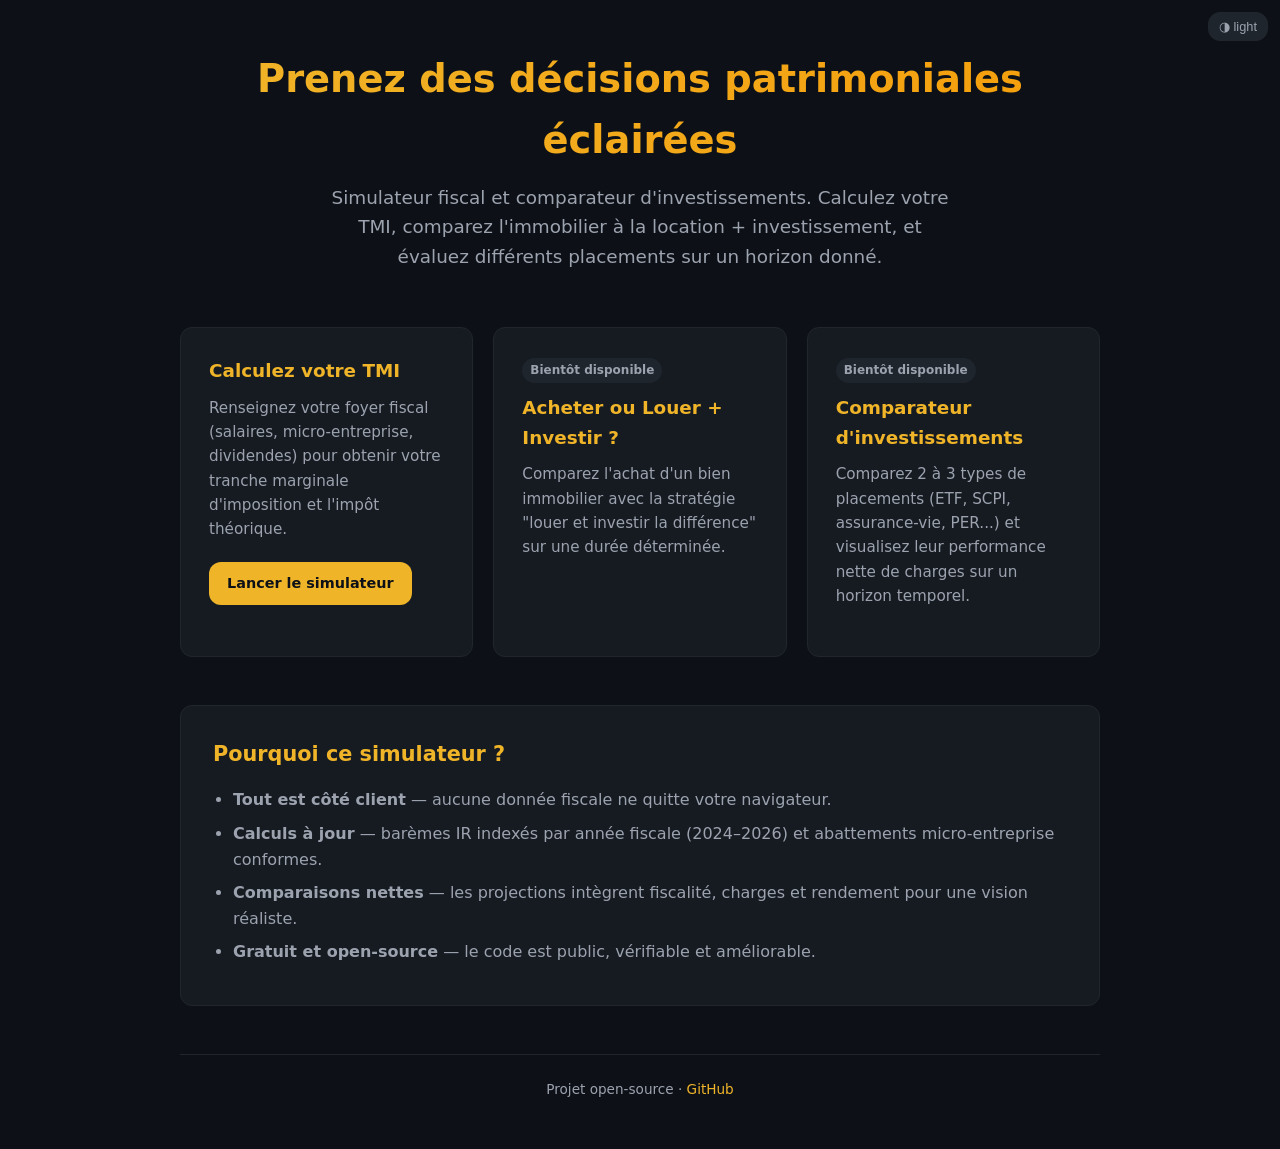
==== index.html @ 4e0127b2 "style: apply Roxabi design tokens (gold accent, dark/light toggle)" ====
<!DOCTYPE html>
<html lang="fr">
<head>
<meta charset="UTF-8">
<meta name="viewport" content="width=device-width, initial-scale=1.0">
<title>Roxabi Simulation — Simulateur fiscal & investissements</title>
<link rel="stylesheet" href="css/landing.css">
</head>
<body>
<button id="theme-toggle">◑ light</button>
<div class="container">

  <section class="hero">
    <h1>Prenez des décisions patrimoniales éclairées</h1>
    <p>Simulateur fiscal et comparateur d'investissements. Calculez votre TMI, comparez l'immobilier à la location + investissement, et évaluez différents placements sur un horizon donné.</p>
  </section>

  <section class="cards">
    <div class="card">
      <h3>Calculez votre TMI</h3>
      <p>Renseignez votre foyer fiscal (salaires, micro-entreprise, dividendes) pour obtenir votre tranche marginale d'imposition et l'impôt théorique.</p>
      <a class="cta" href="simulateur.html">Lancer le simulateur</a>
    </div>

    <div class="card">
      <span class="badge">Bientôt disponible</span>
      <h3>Acheter ou Louer + Investir ?</h3>
      <p>Comparez l'achat d'un bien immobilier avec la stratégie "louer et investir la différence" sur une durée déterminée.</p>
    </div>

    <div class="card">
      <span class="badge">Bientôt disponible</span>
      <h3>Comparateur d'investissements</h3>
      <p>Comparez 2 à 3 types de placements (ETF, SCPI, assurance-vie, PER...) et visualisez leur performance nette de charges sur un horizon temporel.</p>
    </div>
  </section>

  <section class="why">
    <h2>Pourquoi ce simulateur ?</h2>
    <ul>
      <li><strong>Tout est côté client</strong> — aucune donnée fiscale ne quitte votre navigateur.</li>
      <li><strong>Calculs à jour</strong> — barèmes IR indexés par année fiscale (2024–2026) et abattements micro-entreprise conformes.</li>
      <li><strong>Comparaisons nettes</strong> — les projections intègrent fiscalité, charges et rendement pour une vision réaliste.</li>
      <li><strong>Gratuit et open-source</strong> — le code est public, vérifiable et améliorable.</li>
    </ul>
  </section>

  <footer class="footer">
    Projet open-source · <a href="https://github.com/MickaelV0/roxabi-simulation" style="color:var(--accent); text-decoration:none;">GitHub</a>
  </footer>

</div>
<script src="js/theme.js"></script>
</body>
</html>
---- css/landing.css ----
:root {
  color-scheme: light dark;
  --bg:           #0d1117;
  --panel:        #13191f;
  --surface:      #161b22;
  --surface-2:    #1f252d;
  --surface-3:    #2a3038;
  --border:       #21262d;
  --border-bright:#30363d;
  --text:         #f0ede6;
  --text-muted:   #9ca3af;
  --text-dim:     #7a7468;
  --accent:       #f0b429;
  --accent-dim:   #78460d;
  --accent-glow:  rgba(240,180,41,0.2);
  --danger:       #f87171;
  --radius:       12px;
  --font:         ui-sans-serif, system-ui, -apple-system, Segoe UI, Roboto, Helvetica, Arial, sans-serif;
}

[data-theme="light"] {
  --bg:           #f8f7f4;
  --panel:        #f0ede8;
  --surface:      #ffffff;
  --surface-2:    #f0ede8;
  --surface-3:    #e8e5e0;
  --border:       #d6cfc8;
  --border-bright:#bfb8b0;
  --text:         #1c1917;
  --text-muted:   #57534e;
  --text-dim:     #78716c;
  --accent:       #d97706;
  --accent-dim:   #fef3c7;
  --accent-glow:  rgba(217,119,6,0.15);
  --danger:       #dc2626;
}

@media (prefers-color-scheme: light) {
  :root:not([data-theme="dark"]) {
    --bg:           #f8f7f4;
    --panel:        #f0ede8;
    --surface:      #ffffff;
    --surface-2:    #f0ede8;
    --surface-3:    #e8e5e0;
    --border:       #d6cfc8;
    --border-bright:#bfb8b0;
    --text:         #1c1917;
    --text-muted:   #57534e;
    --text-dim:     #78716c;
    --accent:       #d97706;
    --accent-dim:   #fef3c7;
    --accent-glow:  rgba(217,119,6,0.15);
    --danger:       #dc2626;
  }
}

* { box-sizing: border-box; }
body {
  margin: 0;
  background: var(--bg);
  color: var(--text);
  font-family: var(--font);
  line-height: 1.6;
}
.container { max-width: 960px; margin: 0 auto; padding: 48px 20px; }

/* Hero */
.hero {
  text-align: center;
  margin-bottom: 56px;
}
.hero h1 {
  font-size: 2.4rem;
  margin: 0 0 12px;
  background: linear-gradient(90deg, var(--accent), #f59e0b);
  -webkit-background-clip: text;
  -webkit-text-fill-color: transparent;
}
.hero p {
  color: var(--text-muted);
  font-size: 1.15rem;
  max-width: 620px;
  margin: 0 auto;
}

/* Cards */
.cards {
  display: grid;
  grid-template-columns: repeat(auto-fit, minmax(260px, 1fr));
  gap: 20px;
  margin-bottom: 48px;
}
.card {
  background: var(--surface);
  border: 1px solid var(--border);
  border-radius: var(--radius);
  padding: 28px;
  transition: transform .15s ease, border-color .2s ease;
}
.card:hover {
  transform: translateY(-3px);
  border-color: var(--accent);
}
.card h3 {
  margin: 0 0 10px;
  font-size: 1.15rem;
  color: var(--accent);
}
.card p {
  color: var(--text-muted);
  font-size: 0.95rem;
  margin: 0 0 20px;
}
.card .cta {
  display: inline-block;
  padding: 10px 18px;
  background: var(--accent);
  color: var(--bg);
  border-radius: var(--radius);
  font-weight: 700;
  font-size: 0.9rem;
  text-decoration: none;
}
.card .cta:hover { opacity: 0.92; }
.card .cta-secondary {
  background: transparent;
  color: var(--accent);
  border: 1px solid var(--accent);
}
.badge {
  display: inline-block;
  padding: 3px 8px;
  border-radius: 999px;
  background: var(--surface-2);
  color: var(--text-muted);
  font-size: 0.75rem;
  font-weight: 600;
  margin-bottom: 10px;
}

/* Why section */
.why {
  background: var(--surface);
  border: 1px solid var(--border);
  border-radius: var(--radius);
  padding: 32px;
  margin-bottom: 48px;
}
.why h2 {
  margin: 0 0 16px;
  font-size: 1.3rem;
  color: var(--accent);
}
.why ul {
  margin: 0;
  padding-left: 20px;
  color: var(--text-muted);
}
.why li { margin-bottom: 8px; }

/* Footer */
.footer {
  text-align: center;
  color: var(--text-muted);
  font-size: 0.85rem;
  padding-top: 24px;
  border-top: 1px solid var(--border);
}

/* Theme toggle */
#theme-toggle {
  position: fixed;
  top: 12px;
  right: 12px;
  z-index: 200;
  padding: 6px 10px;
  font-size: 0.8rem;
  background: var(--surface-2);
  border: 1px solid var(--border);
  color: var(--text-muted);
  border-radius: var(--radius);
  cursor: pointer;
}

@media (max-width: 560px) {
  .hero h1 { font-size: 1.8rem; }
}
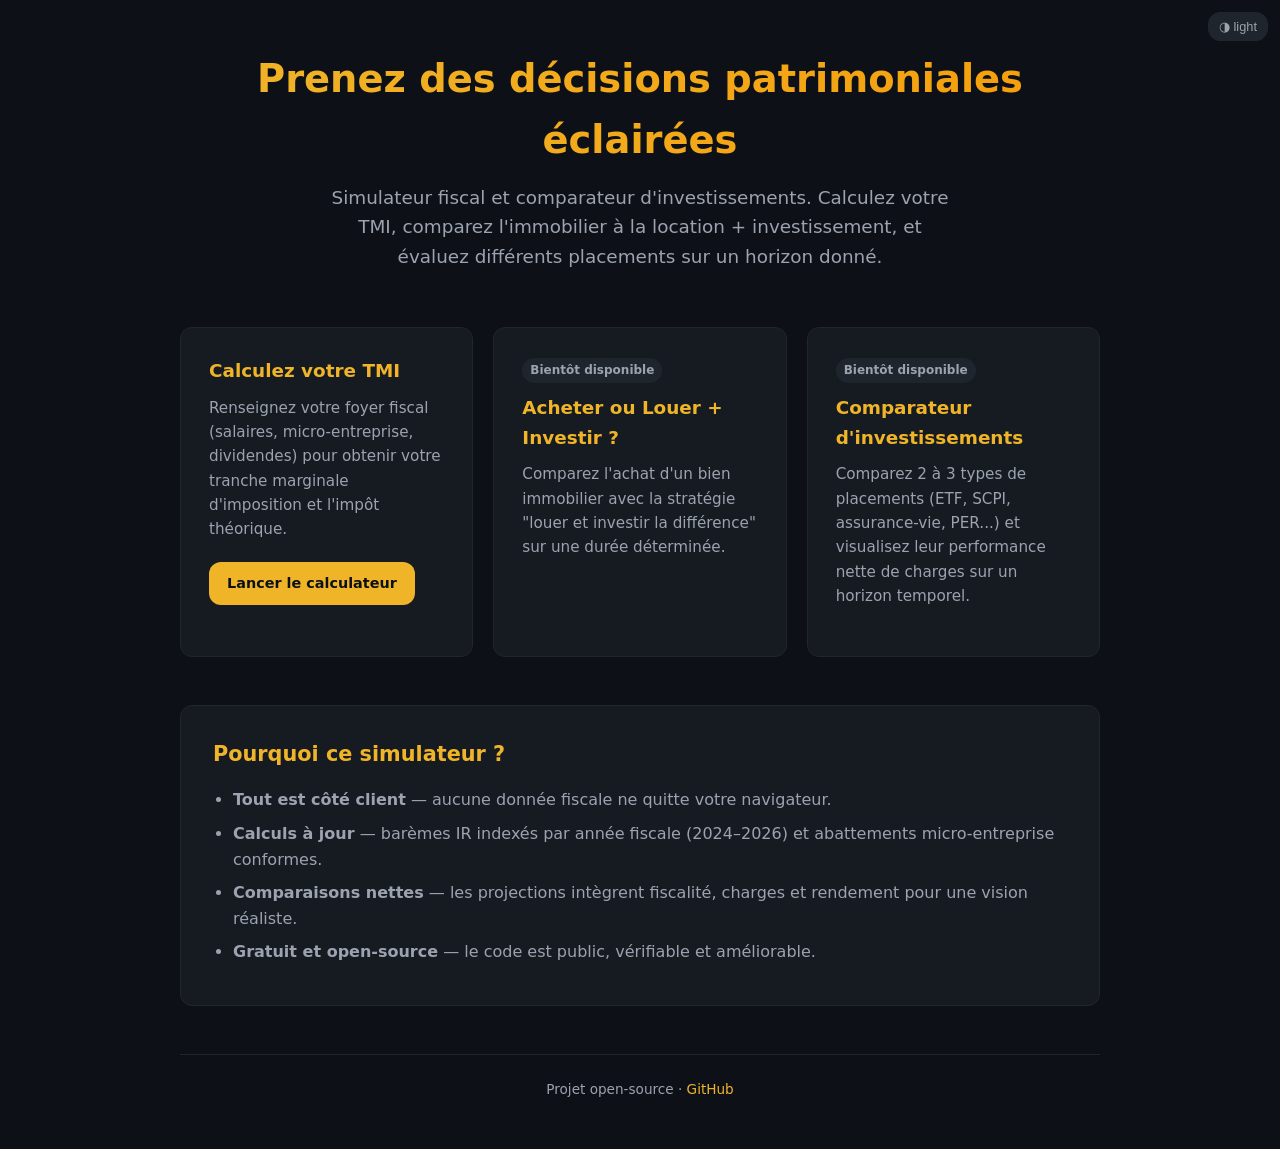
==== commit 33f8d41f: "fix: rename to calculateur d'impot + robust error handling + fallback data" ====
--- a/index.html
+++ b/index.html
@@ -19,7 +19,7 @@
     <div class="card">
       <h3>Calculez votre TMI</h3>
       <p>Renseignez votre foyer fiscal (salaires, micro-entreprise, dividendes) pour obtenir votre tranche marginale d'imposition et l'impôt théorique.</p>
-      <a class="cta" href="simulateur.html">Lancer le simulateur</a>
+      <a class="cta" href="simulateur.html">Lancer le calculateur</a>
     </div>
 
     <div class="card">
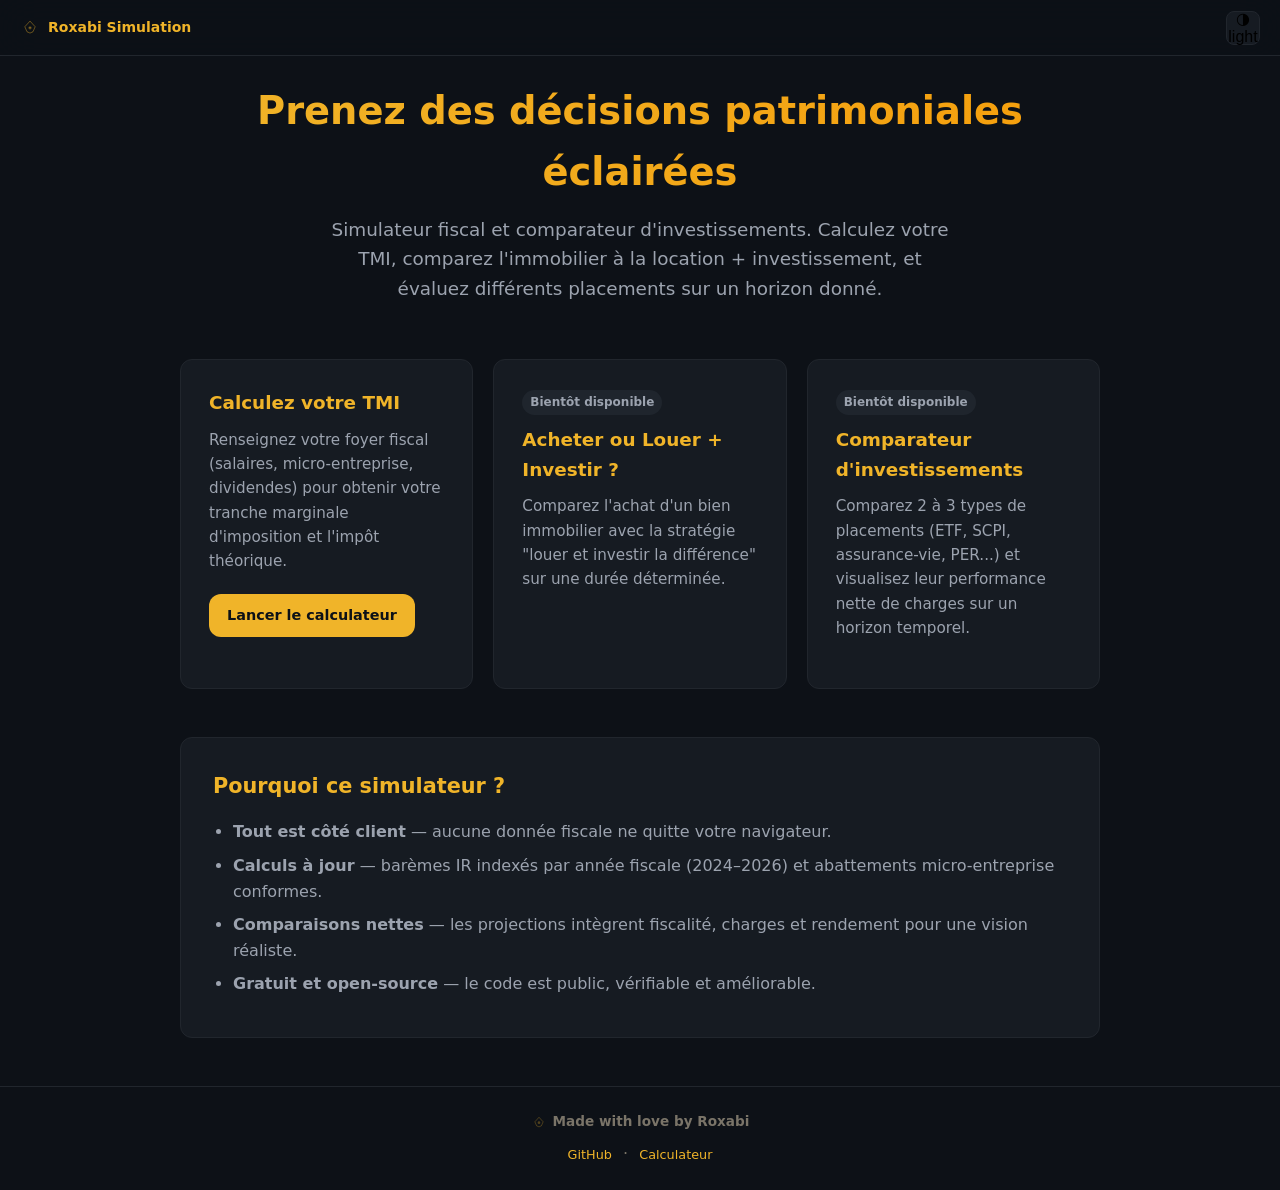
==== commit 77b32206: "feat(ui): add Roxabi topbar + sticky footer across both pages - Topbar: fixed nav with backdrop blur" ====
--- a/index.html
+++ b/index.html
@@ -7,7 +7,18 @@
 <link rel="stylesheet" href="css/landing.css">
 </head>
 <body>
-<button id="theme-toggle">◑ light</button>
+<nav class="topbar">
+  <a class="topbar-logo" href="index.html">
+    <svg width="20" height="20" viewBox="0 0 240 170" xmlns="http://www.w3.org/2000/svg" aria-hidden="true">
+      <polygon points="120,14 182,82 156,142 120,158 84,142 58,82" fill="none" stroke="currentColor" stroke-width="8" stroke-opacity="0.6"/>
+      <circle cx="120" cy="95" r="20" fill="currentColor" opacity="0.3"/>
+      <circle cx="120" cy="95" r="6" fill="currentColor"/>
+    </svg>
+    Roxabi Simulation
+  </a>
+  <button id="theme-toggle" aria-label="Toggle light/dark theme" title="Toggle light/dark">◑</button>
+</nav>
+
 <div class="container">
 
   <section class="hero">
@@ -45,11 +56,22 @@
     </ul>
   </section>
 
-  <footer class="footer">
-    Projet open-source · <a href="https://github.com/MickaelV0/roxabi-simulation" style="color:var(--accent); text-decoration:none;">GitHub</a>
-  </footer>
+</div>
 
-</div>
+<footer class="site-footer">
+  <div class="footer-brand">
+    <svg width="16" height="14" viewBox="0 0 240 170" xmlns="http://www.w3.org/2000/svg" aria-hidden="true">
+      <polygon points="120,14 182,82 156,142 120,158 84,142 58,82" fill="none" stroke="currentColor" stroke-width="8" stroke-opacity="0.5"/>
+      <circle cx="120" cy="95" r="20" fill="currentColor" opacity="0.3"/>
+    </svg>
+    Made with love by Roxabi
+  </div>
+  <div class="footer-links">
+    <a href="https://github.com/MickaelV0/roxabi-simulation" target="_blank" rel="noopener">GitHub</a>
+    <span class="footer-sep">&#183;</span>
+    <a href="simulateur.html">Calculateur</a>
+  </div>
+</footer>
 <script src="js/theme.js"></script>
 </body>
 </html>
--- a/css/landing.css
+++ b/css/landing.css
@@ -55,14 +55,17 @@
 }
 
 * { box-sizing: border-box; }
+html, body { min-height: 100vh; }
 body {
   margin: 0;
   background: var(--bg);
   color: var(--text);
   font-family: var(--font);
   line-height: 1.6;
-}
-.container { max-width: 960px; margin: 0 auto; padding: 48px 20px; }
+  display: flex;
+  flex-direction: column;
+}
+.container { max-width: 960px; margin: 0 auto; padding: 80px 20px 0; width: 100%; flex: 1; }
 
 /* Hero */
 .hero {
@@ -167,20 +170,51 @@
   border-top: 1px solid var(--border);
 }
 
-/* Theme toggle */
+/* Topbar */
+.topbar {
+  position: fixed; top: 0; left: 0; right: 0; z-index: 200;
+  height: 56px;
+  background: rgba(13,17,23,0.92);
+  backdrop-filter: blur(20px);
+  border-bottom: 1px solid var(--border);
+  display: flex; align-items: center; padding: 0 20px; gap: 12px;
+}
+[data-theme="light"] .topbar { background: rgba(248,247,244,0.92); }
+.topbar-logo {
+  font-size: 0.875rem; font-weight: 700;
+  color: var(--accent); margin-right: auto; white-space: nowrap;
+  display: flex; align-items: center; gap: 8px;
+  text-decoration: none;
+}
+.topbar-logo:hover { opacity: 0.85; }
+.topbar-logo svg { color: var(--accent); }
 #theme-toggle {
-  position: fixed;
-  top: 12px;
-  right: 12px;
-  z-index: 200;
-  padding: 6px 10px;
-  font-size: 0.8rem;
-  background: var(--surface-2);
-  border: 1px solid var(--border);
-  color: var(--text-muted);
-  border-radius: var(--radius);
-  cursor: pointer;
-}
+  display: flex; align-items: center; justify-content: center;
+  width: 34px; height: 34px; border-radius: 8px; border: 1px solid var(--border);
+  background: var(--surface); cursor: pointer; font-size: 16px;
+  transition: all 0.2s; flex-shrink: 0;
+  padding: 0;
+  position: static;
+}
+#theme-toggle:hover { border-color: var(--accent); background: var(--accent-dim); }
+
+/* Footer */
+.site-footer {
+  border-top: 1px solid var(--border);
+  padding: 24px 20px;
+  text-align: center;
+  margin-top: auto;
+}
+.footer-brand {
+  font-size: 0.85rem; font-weight: 600;
+  color: var(--text-dim);
+  display: flex; align-items: center; justify-content: center; gap: 6px;
+}
+.footer-brand svg { color: var(--accent); }
+.footer-links { margin-top: 8px; }
+.footer-links a { color: var(--accent); text-decoration: none; font-size: 0.8rem; }
+.footer-links a:hover { text-decoration: underline; }
+.footer-sep { color: var(--text-dim); margin: 0 6px; }
 
 @media (max-width: 560px) {
   .hero h1 { font-size: 1.8rem; }
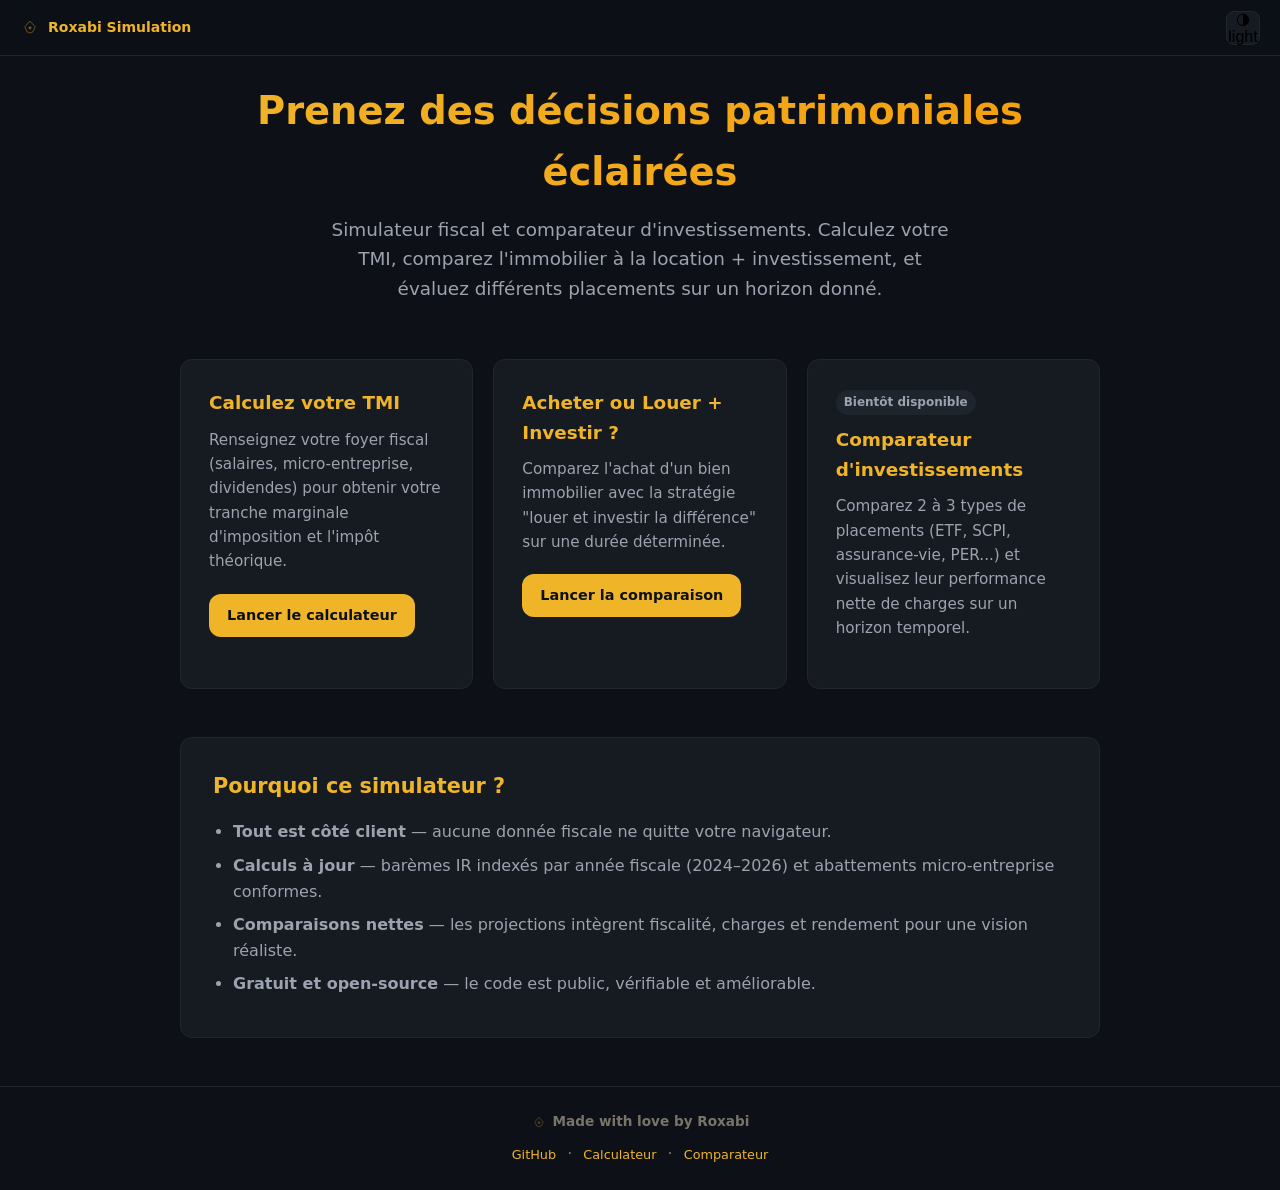
==== commit 366d5263: "feat(immo): comparateur acheter vs louer + investir - New page comparateur-immo.html with two-column" ====
--- a/index.html
+++ b/index.html
@@ -16,7 +16,7 @@
     </svg>
     Roxabi Simulation
   </a>
-  <button id="theme-toggle" aria-label="Toggle light/dark theme" title="Toggle light/dark">◑</button>
+  <button id="theme-toggle" aria-label="Changer le thème" title="Changer le thème">◑</button>
 </nav>
 
 <div class="container">
@@ -34,9 +34,9 @@
     </div>
 
     <div class="card">
-      <span class="badge">Bientôt disponible</span>
       <h3>Acheter ou Louer + Investir ?</h3>
       <p>Comparez l'achat d'un bien immobilier avec la stratégie "louer et investir la différence" sur une durée déterminée.</p>
+      <a class="cta" href="comparateur-immo.html">Lancer la comparaison</a>
     </div>
 
     <div class="card">
@@ -70,6 +70,8 @@
     <a href="https://github.com/MickaelV0/roxabi-simulation" target="_blank" rel="noopener">GitHub</a>
     <span class="footer-sep">&#183;</span>
     <a href="simulateur.html">Calculateur</a>
+    <span class="footer-sep">&#183;</span>
+    <a href="comparateur-immo.html">Comparateur</a>
   </div>
 </footer>
 <script src="js/theme.js"></script>
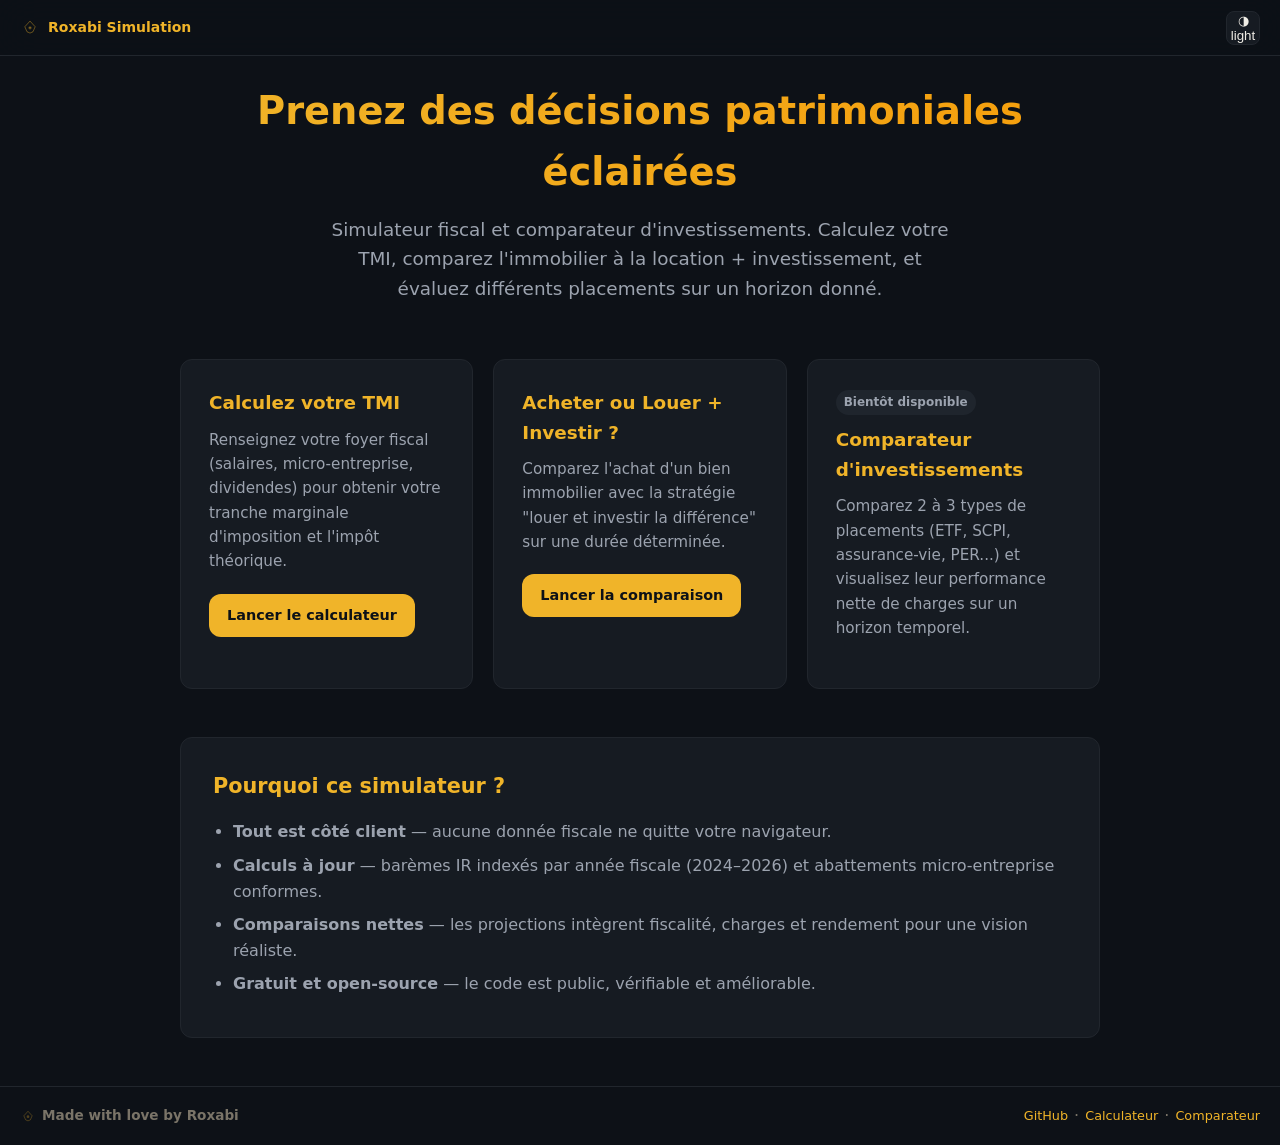
==== commit 550b9bd2: "fix(ui): replace emoji theme toggle with SVG icon + explicit color - Remove aria-label/title from th" ====
--- a/index.html
+++ b/index.html
@@ -16,7 +16,7 @@
     </svg>
     Roxabi Simulation
   </a>
-  <button id="theme-toggle" aria-label="Changer le thème" title="Changer le thème">◑</button>
+  <button id="theme-toggle"><svg xmlns="http://www.w3.org/2000/svg" width="18" height="18" viewBox="0 0 24 24" fill="none" stroke="currentColor" stroke-width="2" stroke-linecap="round" stroke-linejoin="round"><path d="M21 12.79A9 9 0 1 1 11.21 3 7 7 0 0 0 21 12.79z"/></svg></button>
 </nav>
 
 <div class="container">
--- a/css/landing.css
+++ b/css/landing.css
@@ -191,7 +191,7 @@
 #theme-toggle {
   display: flex; align-items: center; justify-content: center;
   width: 34px; height: 34px; border-radius: 8px; border: 1px solid var(--border);
-  background: var(--surface); cursor: pointer; font-size: 16px;
+  background: var(--surface); color: var(--text); cursor: pointer;
   transition: all 0.2s; flex-shrink: 0;
   padding: 0;
   position: static;
@@ -201,20 +201,24 @@
 /* Footer */
 .site-footer {
   border-top: 1px solid var(--border);
-  padding: 24px 20px;
-  text-align: center;
+  padding: 16px 20px;
   margin-top: auto;
+  display: flex;
+  align-items: center;
+  justify-content: space-between;
+  gap: 12px;
+  flex-wrap: wrap;
 }
 .footer-brand {
   font-size: 0.85rem; font-weight: 600;
   color: var(--text-dim);
-  display: flex; align-items: center; justify-content: center; gap: 6px;
+  display: flex; align-items: center; gap: 6px;
 }
 .footer-brand svg { color: var(--accent); }
-.footer-links { margin-top: 8px; }
+.footer-links { display: flex; align-items: center; gap: 6px; }
 .footer-links a { color: var(--accent); text-decoration: none; font-size: 0.8rem; }
 .footer-links a:hover { text-decoration: underline; }
-.footer-sep { color: var(--text-dim); margin: 0 6px; }
+.footer-sep { color: var(--text-dim); }
 
 @media (max-width: 560px) {
   .hero h1 { font-size: 1.8rem; }
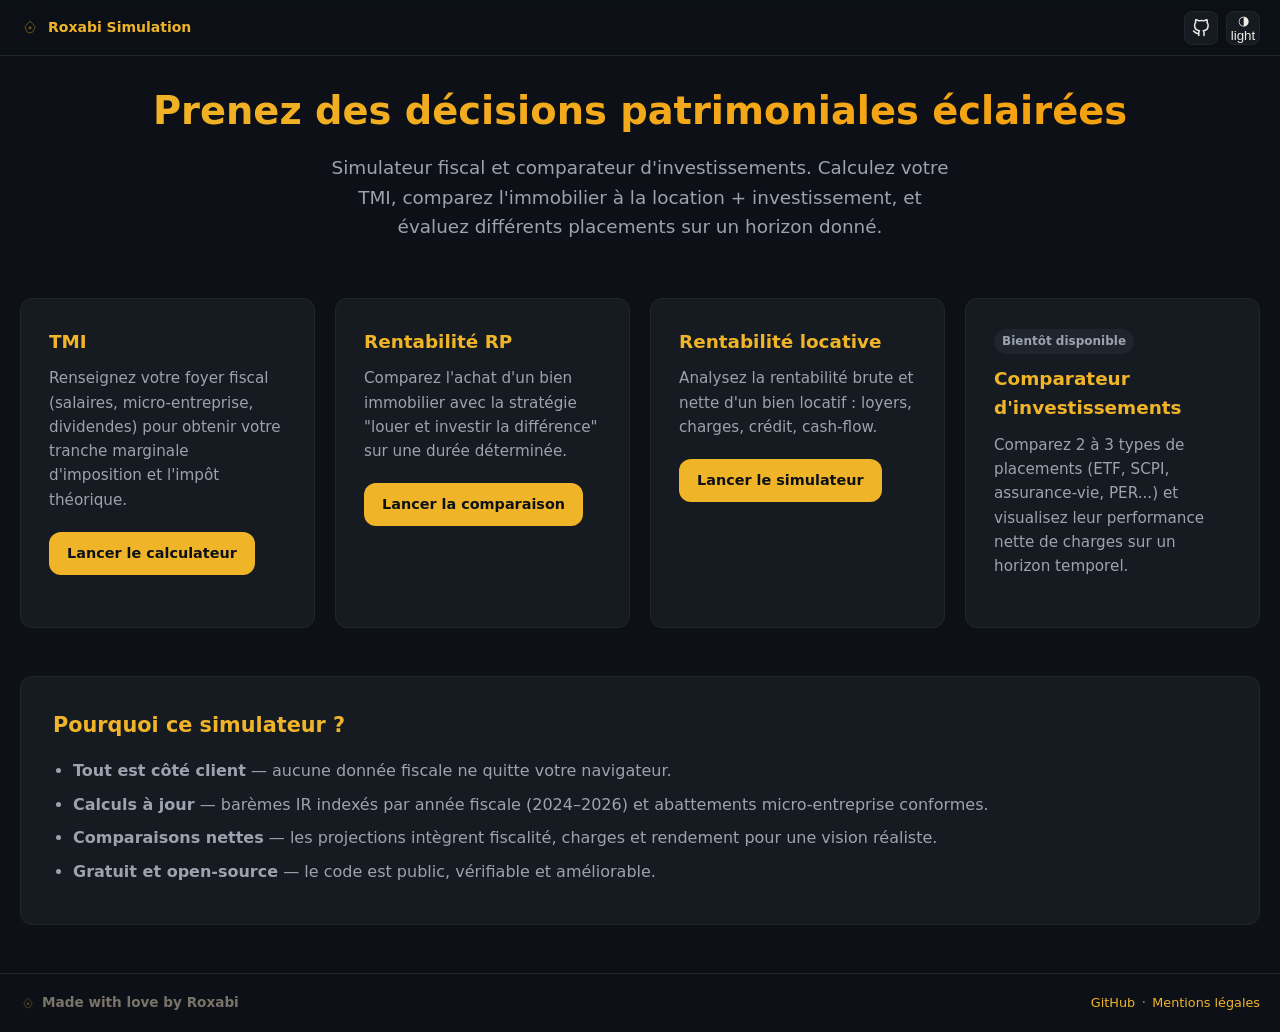
==== commit dbb5fa58: "chore(ui): topbar — add GitHub link icon next to theme toggle - New .topbar-actions wrapper groups G" ====
--- a/index.html
+++ b/index.html
@@ -16,7 +16,15 @@
     </svg>
     Roxabi Simulation
   </a>
-  <button id="theme-toggle"><svg xmlns="http://www.w3.org/2000/svg" width="18" height="18" viewBox="0 0 24 24" fill="none" stroke="currentColor" stroke-width="2" stroke-linecap="round" stroke-linejoin="round"><path d="M21 12.79A9 9 0 1 1 11.21 3 7 7 0 0 0 21 12.79z"/></svg></button>
+  <div class="topbar-actions">
+    <a class="topbar-github" href="https://github.com/MickaelV0/roxabi-simulation" target="_blank" rel="noopener" aria-label="GitHub">
+      <svg xmlns="http://www.w3.org/2000/svg" width="18" height="18" viewBox="0 0 24 24" fill="none" stroke="currentColor" stroke-width="2" stroke-linecap="round" stroke-linejoin="round"><path d="M9 19c-5 1.5-5-2.5-7-3m14 6v-3.87a3.37 3.37 0 0 0-.94-2.61c3.14-.35 6.44-1.53 6.44-7A5.44 5.44 0 0 0 20 4.77 5.07 5.07 0 0 0 19.91 1S18.73.65 16 2.48a13.38 13.38 0 0 0-7 0C6.27.65 5.09 1 5.09 1A5.07 5.07 0 0 0 5 4.77a5.44 5.44 0 0 0-1.5 3.78c0 5.42 3.3 6.61 6.44 7A3.37 3.37 0 0 0 9 18.13V22"/></svg>
+    </a>
+    <button id="theme-toggle">
+      <span class="icon-sun"><svg xmlns="http://www.w3.org/2000/svg" width="18" height="18" viewBox="0 0 24 24" fill="none" stroke="currentColor" stroke-width="2" stroke-linecap="round" stroke-linejoin="round"><circle cx="12" cy="12" r="5"/><path d="M12 1v2M12 21v2M4.22 4.22l1.42 1.42M18.36 18.36l1.42 1.42M1 12h2M21 12h2M4.22 19.78l1.42-1.42M18.36 5.64l1.42-1.42"/></svg></span>
+      <span class="icon-moon"><svg xmlns="http://www.w3.org/2000/svg" width="18" height="18" viewBox="0 0 24 24" fill="none" stroke="currentColor" stroke-width="2" stroke-linecap="round" stroke-linejoin="round"><path d="M21 12.79A9 9 0 1 1 11.21 3 7 7 0 0 0 21 12.79z"/></svg></span>
+    </button>
+  </div>
 </nav>
 
 <div class="container">
@@ -28,15 +36,21 @@
 
   <section class="cards">
     <div class="card">
-      <h3>Calculez votre TMI</h3>
+      <h3>TMI</h3>
       <p>Renseignez votre foyer fiscal (salaires, micro-entreprise, dividendes) pour obtenir votre tranche marginale d'imposition et l'impôt théorique.</p>
       <a class="cta" href="simulateur.html">Lancer le calculateur</a>
     </div>
 
     <div class="card">
-      <h3>Acheter ou Louer + Investir ?</h3>
+      <h3>Rentabilité RP</h3>
       <p>Comparez l'achat d'un bien immobilier avec la stratégie "louer et investir la différence" sur une durée déterminée.</p>
       <a class="cta" href="comparateur-immo.html">Lancer la comparaison</a>
+    </div>
+
+    <div class="card">
+      <h3>Rentabilité locative</h3>
+      <p>Analysez la rentabilité brute et nette d'un bien locatif : loyers, charges, crédit, cash-flow.</p>
+      <a class="cta" href="simulateur-rentabilite.html">Lancer le simulateur</a>
     </div>
 
     <div class="card">
@@ -69,9 +83,7 @@
   <div class="footer-links">
     <a href="https://github.com/MickaelV0/roxabi-simulation" target="_blank" rel="noopener">GitHub</a>
     <span class="footer-sep">&#183;</span>
-    <a href="simulateur.html">Calculateur</a>
-    <span class="footer-sep">&#183;</span>
-    <a href="comparateur-immo.html">Comparateur</a>
+    <a href="mentions-legales.html">Mentions légales</a>
   </div>
 </footer>
 <script src="js/theme.js"></script>
--- a/css/landing.css
+++ b/css/landing.css
@@ -14,6 +14,8 @@
   --accent-dim:   #78460d;
   --accent-glow:  rgba(240,180,41,0.2);
   --danger:       #f87171;
+  --success:      #34d399;
+  --cyan:         #22d3ee;
   --radius:       12px;
   --font:         ui-sans-serif, system-ui, -apple-system, Segoe UI, Roboto, Helvetica, Arial, sans-serif;
 }
@@ -33,6 +35,8 @@
   --accent-dim:   #fef3c7;
   --accent-glow:  rgba(217,119,6,0.15);
   --danger:       #dc2626;
+  --success:      #16a34a;
+  --cyan:         #0891b2;
 }
 
 @media (prefers-color-scheme: light) {
@@ -51,6 +55,8 @@
     --accent-dim:   #fef3c7;
     --accent-glow:  rgba(217,119,6,0.15);
     --danger:       #dc2626;
+    --success:      #16a34a;
+    --cyan:         #0891b2;
   }
 }
 
@@ -65,7 +71,7 @@
   display: flex;
   flex-direction: column;
 }
-.container { max-width: 960px; margin: 0 auto; padding: 80px 20px 0; width: 100%; flex: 1; }
+.container { max-width: 1900px; margin: 0 auto; padding: 80px 20px 0; width: 100%; flex: 1; }
 
 /* Hero */
 .hero {
@@ -182,10 +188,25 @@
 [data-theme="light"] .topbar { background: rgba(248,247,244,0.92); }
 .topbar-logo {
   font-size: 0.875rem; font-weight: 700;
-  color: var(--accent); margin-right: auto; white-space: nowrap;
+  color: var(--accent); white-space: nowrap;
   display: flex; align-items: center; gap: 8px;
   text-decoration: none;
 }
+.topbar-nav {
+  display: flex;
+  align-items: center;
+  gap: 16px;
+  margin-right: auto;
+}
+.topbar-nav a {
+  color: var(--text-muted);
+  text-decoration: none;
+  font-size: 0.85rem;
+  font-weight: 500;
+  transition: color 0.2s;
+}
+.topbar-nav a:hover { color: var(--accent); }
+.topbar-nav a.active { color: var(--accent); font-weight: 600; }
 .topbar-logo:hover { opacity: 0.85; }
 .topbar-logo svg { color: var(--accent); }
 #theme-toggle {
@@ -197,6 +218,25 @@
   position: static;
 }
 #theme-toggle:hover { border-color: var(--accent); background: var(--accent-dim); }
+#theme-toggle .icon-sun { display: none; }
+#theme-toggle .icon-moon { display: block; }
+[data-theme="light"] #theme-toggle .icon-sun { display: block; }
+[data-theme="light"] #theme-toggle .icon-moon { display: none; }
+
+.topbar-actions {
+  display: flex;
+  align-items: center;
+  gap: 8px;
+  margin-left: auto;
+}
+.topbar-github {
+  display: flex; align-items: center; justify-content: center;
+  width: 34px; height: 34px; border-radius: 8px; border: 1px solid var(--border);
+  background: var(--surface); color: var(--text);
+  transition: all 0.2s; flex-shrink: 0;
+  text-decoration: none;
+}
+.topbar-github:hover { border-color: var(--accent); background: var(--accent-dim); }
 
 /* Footer */
 .site-footer {
